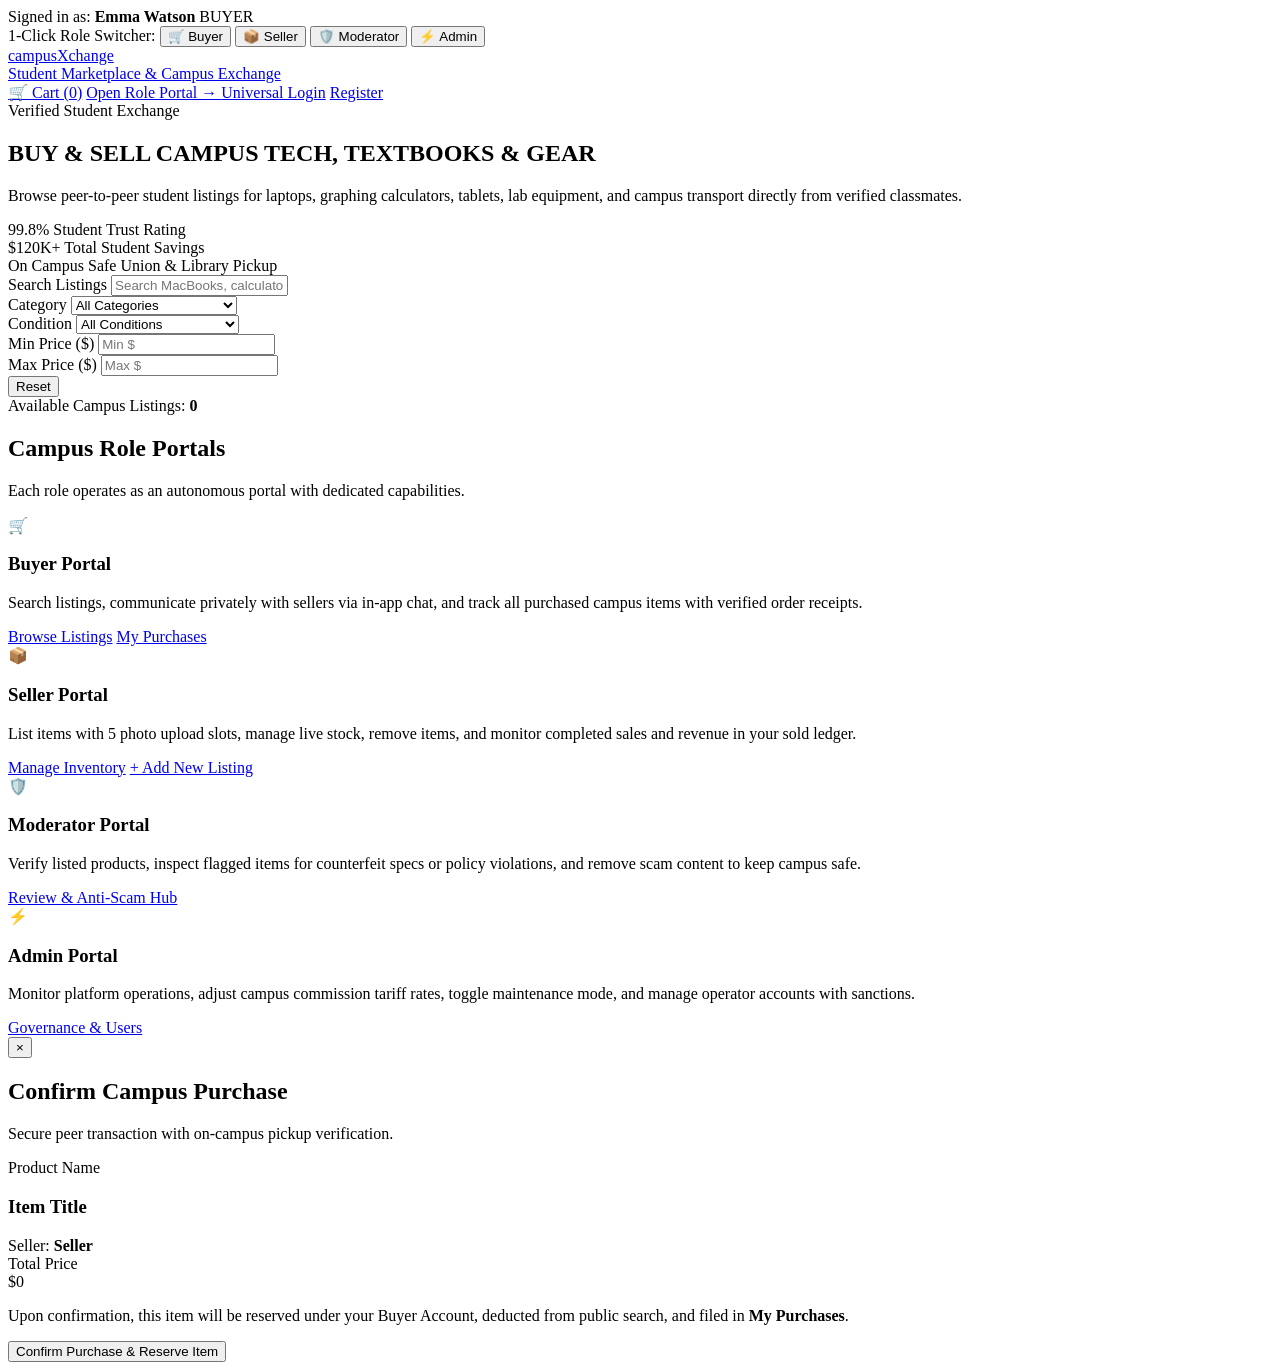
==== index.html @ 7a3daf97 "Add registration and index pages for campusXchange platform" ====
<!doctype html>
<html lang="en">
	<head>
		<meta charset="UTF-8" />
		<meta name="viewport" content="width=device-width, initial-scale=1.0" />
		<title>campusXchange | Student Tech &amp; Campus Marketplace</title>
		<link rel="stylesheet" href="portal.css" />
	</head>
	<body>
		<!-- System Global Header with Universal Auth & Session Switcher -->
		<header class="system-header">
			<div class="auth-top-bar">
				<div class="auth-user-status">
					<span class="status-dot"></span>
					<span
						>Signed in as:
						<strong id="currentUserName">Emma Watson</strong></span
					>
					<span id="currentUserRole" class="role-badge role-buyer"
						>BUYER</span
					>
				</div>

				<div class="demo-account-switcher">
					<span class="demo-label">1-Click Role Switcher:</span>
					<button class="demo-btn" data-role="buyer">🛒 Buyer</button>
					<button class="demo-btn" data-role="seller">
						📦 Seller
					</button>
					<button class="demo-btn" data-role="moderator">
						🛡️ Moderator
					</button>
					<button class="demo-btn" data-role="admin">⚡ Admin</button>
				</div>
			</div>

			<div class="main-nav">
				<a href="index.html" class="brand-wrapper">
					<div class="brand-logo-icon">
						<!-- <svg viewBox="0 0 24 24">
            <path d="M12 3L1 9l11 6 9-4.91V17h2V9L12 3zM5 13.18v4L12 21l7-3.82v-4L12 17l-7-3.82z"/>
          </svg> -->
					</div>
					<div>
						<span class="brand-title">campusXchange</span>
						<div class="brand-subtitle">
							Student Marketplace &amp; Campus Exchange
						</div>
					</div>
				</a>

				<div class="nav-right-actions">
					<a href="cart.html" class="nav-cart-btn" id="cartNavBtn"
						>🛒 Cart (<span id="cartCountBadge" class="cart-badge"
							>0</span
						>)</a
					>
					<a
						id="portalJumpBtn"
						href="buyers/view/search.html"
						class="btn-portal-jump">
						Open Role Portal →
					</a>
					<a href="login.html" id="authActionBtn" class="btn-outline"
						>Universal Login</a
					>
					<a href="register.html" class="btn-cyan">Register</a>
				</div>
			</div>
		</header>

		<main class="page-container">
			<!-- Hero Showcase Section -->
			<section class="hero-showcase">
				<span class="hero-tag">Verified Student Exchange</span>
				<h1 class="hero-title">
					BUY &amp; SELL CAMPUS TECH, TEXTBOOKS &amp; GEAR
				</h1>
				<p class="hero-desc">
					Browse peer-to-peer student listings for laptops, graphing
					calculators, tablets, lab equipment, and campus transport
					directly from verified classmates.
				</p>

				<div class="hero-stats-row">
					<div class="hero-stat-item">
						<span class="hero-stat-num">99.8%</span>
						<span class="hero-stat-lbl">Student Trust Rating</span>
					</div>
					<div class="hero-stat-item">
						<span class="hero-stat-num">$120K+</span>
						<span class="hero-stat-lbl">Total Student Savings</span>
					</div>
					<div class="hero-stat-item">
						<span class="hero-stat-num">On Campus</span>
						<span class="hero-stat-lbl"
							>Safe Union &amp; Library Pickup</span
						>
					</div>
				</div>
			</section>

			<!-- Search & Multi-Filter Controls Bar -->
			<section class="search-filter-panel">
				<div class="filter-group">
					<label for="homeSearchInput" class="filter-label"
						>Search Listings</label
					>
					<input
						type="text"
						id="homeSearchInput"
						class="input-control"
						placeholder="Search MacBooks, calculators, iPads..." />
				</div>

				<div class="filter-group">
					<label for="homeCategoryFilter" class="filter-label"
						>Category</label
					>
					<select id="homeCategoryFilter" class="select-control">
						<option value="all">All Categories</option>
						<option value="Laptops & Computers">
							Laptops &amp; Computers
						</option>
						<option value="Calculators & Math">
							Calculators &amp; Math
						</option>
						<option value="Tablets & E-Readers">
							Tablets &amp; E-Readers
						</option>
						<option value="Audio & Accessories">
							Audio &amp; Accessories
						</option>
						<option value="Campus Transit">Campus Transit</option>
						<option value="Engineering & Lab Gear">
							Engineering &amp; Lab Gear
						</option>
					</select>
				</div>

				<div class="filter-group">
					<label for="homeConditionFilter" class="filter-label"
						>Condition</label
					>
					<select id="homeConditionFilter" class="select-control">
						<option value="all">All Conditions</option>
						<option value="Factory Sealed / Calibrated">
							Brand New / Sealed
						</option>
						<option value="Field Tested">
							Like New (Gently Used)
						</option>
						<option value="Refurbished Core">Good Condition</option>
						<option value="Surplus Salvage">Fair Condition</option>
					</select>
				</div>

				<div class="filter-group">
					<label for="homeMinPrice" class="filter-label"
						>Min Price ($)</label
					>
					<input
						type="number"
						id="homeMinPrice"
						class="input-control"
						placeholder="Min $" />
				</div>

				<div class="filter-group">
					<label for="homeMaxPrice" class="filter-label"
						>Max Price ($)</label
					>
					<input
						type="number"
						id="homeMaxPrice"
						class="input-control"
						placeholder="Max $" />
				</div>

				<button id="homeResetBtn" class="btn-outline">Reset</button>
			</section>

			<!-- Results Header -->
			<div class="card-top-row">
				<span class="filter-label">
					Available Campus Listings:
					<strong id="homeResultsCount">0</strong>
				</span>
			</div>

			<!-- Active Listings Grid -->
			<div id="homeListingsGrid" class="listings-grid">
				<!-- Populated dynamically by portal.js -->
			</div>

			<!-- 4 Role Portals Navigation Cards -->
			<section class="roles-overview-panel">
				<h2 class="section-title">Campus Role Portals</h2>
				<p class="section-desc">
					Each role operates as an autonomous portal with dedicated
					capabilities.
				</p>

				<div class="roles-grid">
					<!-- Buyer Role -->
					<article class="role-portal-card">
						<div class="role-icon">🛒</div>
						<h3 class="role-card-title">Buyer Portal</h3>
						<p class="role-card-desc">
							Search listings, communicate privately with sellers
							via in-app chat, and track all purchased campus
							items with verified order receipts.
						</p>
						<div class="role-actions-list">
							<a
								href="buyers/view/search.html"
								class="btn-outline"
								>Browse Listings</a
							>
							<a
								href="buyers/view/purchases.html"
								class="btn-cyan"
								>My Purchases</a
							>
						</div>
					</article>

					<!-- Seller Role -->
					<article class="role-portal-card">
						<div class="role-icon">📦</div>
						<h3 class="role-card-title">Seller Portal</h3>
						<p class="role-card-desc">
							List items with 5 photo upload slots, manage live
							stock, remove items, and monitor completed sales and
							revenue in your sold ledger.
						</p>
						<div class="role-actions-list">
							<a
								href="sellers/view/manage-listings.html"
								class="btn-outline"
								>Manage Inventory</a
							>
							<a
								href="sellers/view/create-listing.html"
								class="btn-cyan"
								>+ Add New Listing</a
							>
						</div>
					</article>

					<!-- Moderator Role -->
					<article class="role-portal-card">
						<div class="role-icon">🛡️</div>
						<h3 class="role-card-title">Moderator Portal</h3>
						<p class="role-card-desc">
							Verify listed products, inspect flagged items for
							counterfeit specs or policy violations, and remove
							scam content to keep campus safe.
						</p>
						<div class="role-actions-list">
							<a
								href="moderators/view/reported-listings.html"
								class="btn-cyan"
								>Review &amp; Anti-Scam Hub</a
							>
						</div>
					</article>

					<!-- Admin Role -->
					<article class="role-portal-card">
						<div class="role-icon">⚡</div>
						<h3 class="role-card-title">Admin Portal</h3>
						<p class="role-card-desc">
							Monitor platform operations, adjust campus
							commission tariff rates, toggle maintenance mode,
							and manage operator accounts with sanctions.
						</p>
						<div class="role-actions-list">
							<a
								href="admin/view/user-management.html"
								class="btn-cyan"
								>Governance &amp; Users</a
							>
						</div>
					</article>
				</div>
			</section>
		</main>

		<!-- Instant Purchase Escrow Confirmation Modal -->
		<div id="purchaseModal" class="modal-backdrop">
			<div class="modal-card">
				<button id="closePurchaseModalBtn" class="modal-close-btn">
					&times;
				</button>
				<h2 class="hero-title">Confirm Campus Purchase</h2>
				<p class="hero-desc">
					Secure peer transaction with on-campus pickup verification.
				</p>

				<div class="seller-meta-row">
					<div>
						<span class="filter-label">Product Name</span>
						<h3 id="purchaseModalTitle" class="listing-title">
							Item Title
						</h3>
						<span class="metric-sub"
							>Seller:
							<strong id="purchaseModalSeller"
								>Seller</strong
							></span
						>
					</div>
					<div>
						<span class="filter-label">Total Price</span>
						<div id="purchaseModalPrice" class="price-display">
							$0
						</div>
					</div>
				</div>

				<p class="section-desc">
					Upon confirmation, this item will be reserved under your
					Buyer Account, deducted from public search, and filed in
					<strong>My Purchases</strong>.
				</p>

				<button id="confirmPurchaseBtn" class="btn-buy">
					Confirm Purchase &amp; Reserve Item
				</button>
			</div>
		</div>

		<script src="portal.js"></script>
	</body>
</html>
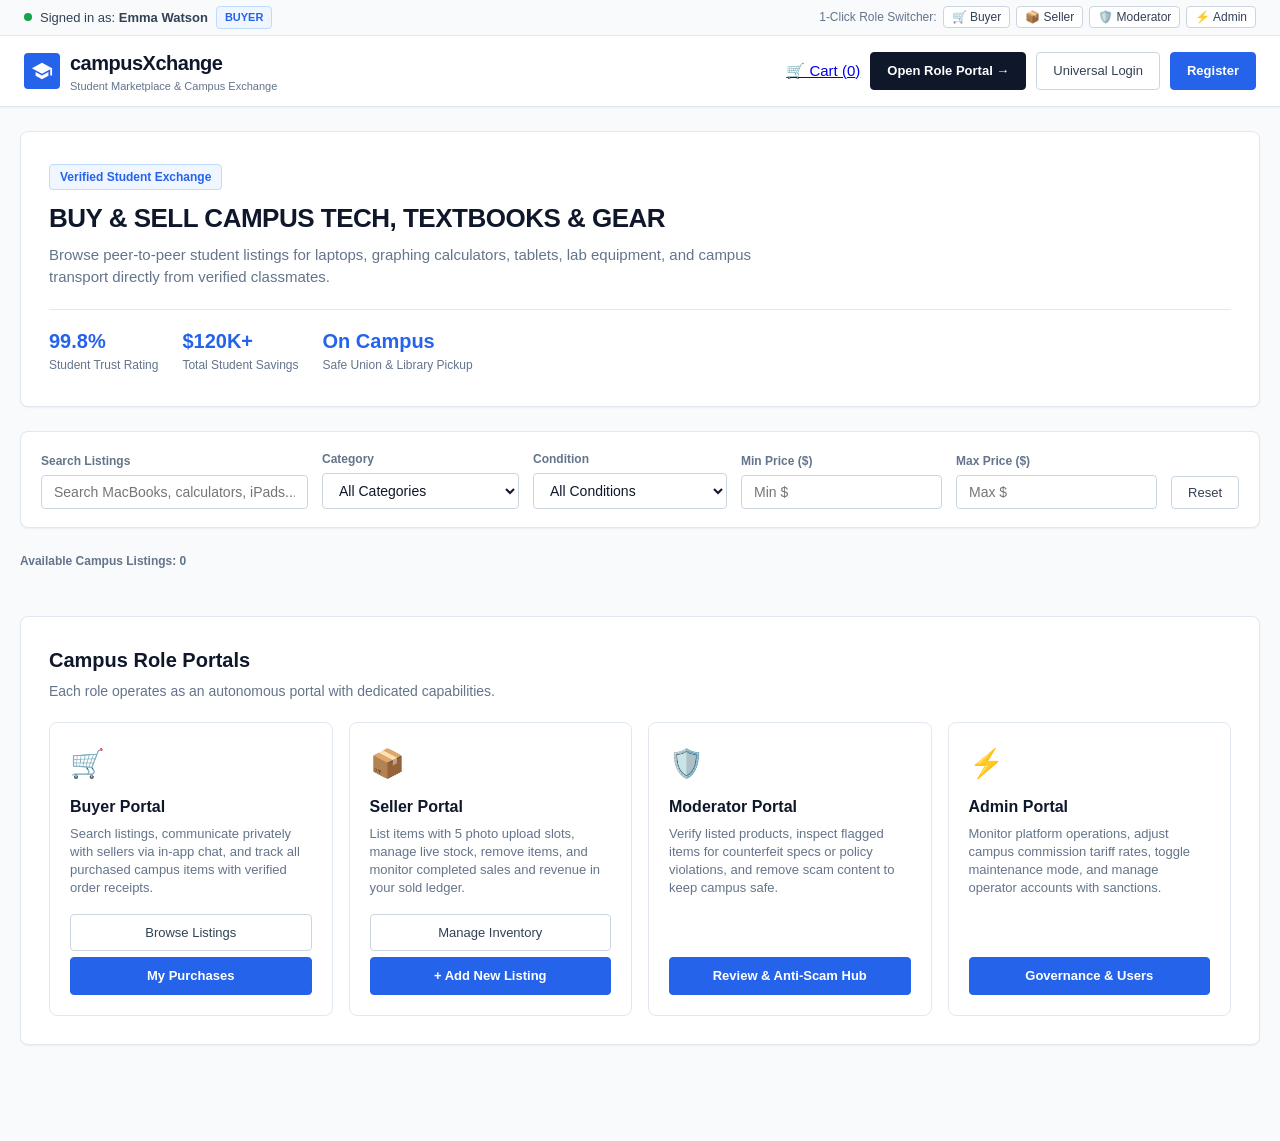
==== commit d6e46eb7: "Add admin module styles and views for dashboard and user management - Created a new CSS file for the" ====
--- a/index.html
+++ b/index.html
@@ -3,8 +3,8 @@
 	<head>
 		<meta charset="UTF-8" />
 		<meta name="viewport" content="width=device-width, initial-scale=1.0" />
+		<link rel="stylesheet" href="portal.css" />
 		<title>campusXchange | Student Tech &amp; Campus Marketplace</title>
-		<link rel="stylesheet" href="portal.css" />
 	</head>
 	<body>
 		<!-- System Global Header with Universal Auth & Session Switcher -->
@@ -37,9 +37,10 @@
 			<div class="main-nav">
 				<a href="index.html" class="brand-wrapper">
 					<div class="brand-logo-icon">
-						<!-- <svg viewBox="0 0 24 24">
-            <path d="M12 3L1 9l11 6 9-4.91V17h2V9L12 3zM5 13.18v4L12 21l7-3.82v-4L12 17l-7-3.82z"/>
-          </svg> -->
+						<svg viewBox="0 0 24 24">
+							<path
+								d="M12 3L1 9l11 6 9-4.91V17h2V9L12 3zM5 13.18v4L12 21l7-3.82v-4L12 17l-7-3.82z" />
+						</svg>
 					</div>
 					<div>
 						<span class="brand-title">campusXchange</span>
@@ -330,7 +331,5 @@
 				</button>
 			</div>
 		</div>
-
-		<script src="portal.js"></script>
 	</body>
 </html>
--- a/portal.css
+++ b/portal.css
@@ -0,0 +1,739 @@
+/* ==========================================================================
+   CAMPUSXCHANGE - CLEAN, PROFESSIONAL MARKETPLACE STYLESHEET
+   Normal styling, no neon or sci-fi effects, standard accessible UI
+   ========================================================================== */
+
+:root {
+  --bg-page: #f8fafc;
+  --bg-surface: #ffffff;
+  --bg-card: #ffffff;
+  --bg-subtle: #f1f5f9;
+
+  --color-primary: #2563eb;
+  --color-primary-hover: #1d4ed8;
+  --color-primary-light: #eff6ff;
+
+  --color-success: #16a34a;
+  --color-success-light: #f0fdf4;
+  --color-warning: #d97706;
+  --color-warning-light: #fffbeb;
+  --color-danger: #dc2626;
+  --color-danger-light: #fef2f2;
+  --color-purple: #7c3aed;
+  --color-purple-light: #faf5ff;
+
+  --text-main: #0f172a;
+  --text-body: #334155;
+  --text-muted: #64748b;
+  --text-light: #94a3b8;
+
+  --border-light: #e2e8f0;
+  --border-medium: #cbd5e1;
+
+  --font-sans: -apple-system, BlinkMacSystemFont, "Segoe UI", Roboto, Helvetica, Arial, sans-serif;
+
+  --radius-sm: 4px;
+  --radius-md: 8px;
+  --radius-lg: 12px;
+
+  --shadow-sm: 0 1px 2px rgba(0, 0, 0, 0.05);
+  --shadow-md: 0 4px 6px -1px rgba(0, 0, 0, 0.08), 0 2px 4px -2px rgba(0, 0, 0, 0.04);
+  --shadow-lg: 0 10px 15px -3px rgba(0, 0, 0, 0.08), 0 4px 6px -4px rgba(0, 0, 0, 0.03);
+}
+
+* {
+  box-sizing: border-box;
+  margin: 0;
+  padding: 0;
+}
+
+.hidden {
+  display: none !important;
+}
+
+body {
+  background-color: var(--bg-page);
+  color: var(--text-body);
+  font-family: var(--font-sans);
+  font-size: 15px;
+  line-height: 1.5;
+  min-height: 100vh;
+}
+
+/* System Global Header & Auth Bar */
+.system-header {
+  position: sticky;
+  top: 0;
+  z-index: 100;
+  background: var(--bg-surface);
+  border-bottom: 1px solid var(--border-light);
+  box-shadow: var(--shadow-sm);
+}
+
+.auth-top-bar {
+  background: #f8fafc;
+  border-bottom: 1px solid var(--border-light);
+  padding: 6px 24px;
+  display: flex;
+  justify-content: space-between;
+  align-items: center;
+  font-size: 13px;
+  flex-wrap: wrap;
+  gap: 10px;
+}
+
+.auth-user-status {
+  display: flex;
+  align-items: center;
+  gap: 8px;
+  color: var(--text-body);
+}
+
+.status-dot {
+  width: 8px;
+  height: 8px;
+  border-radius: 50%;
+  background-color: var(--color-success);
+  display: inline-block;
+}
+
+.demo-account-switcher {
+  display: flex;
+  align-items: center;
+  gap: 6px;
+}
+
+.demo-label {
+  color: var(--text-muted);
+  font-size: 12px;
+  font-weight: 500;
+}
+
+.demo-btn {
+  background: #ffffff;
+  border: 1px solid var(--border-medium);
+  color: var(--text-body);
+  font-size: 12px;
+  padding: 3px 8px;
+  border-radius: var(--radius-sm);
+  cursor: pointer;
+  transition: all 0.15s ease;
+}
+
+.demo-btn:hover {
+  background: var(--bg-subtle);
+  border-color: var(--color-primary);
+  color: var(--color-primary);
+}
+
+/* Main Nav Header */
+.main-nav {
+  max-width: 1280px;
+  margin: 0 auto;
+  padding: 12px 24px;
+  display: flex;
+  justify-content: space-between;
+  align-items: center;
+  flex-wrap: wrap;
+  gap: 16px;
+}
+
+.brand-wrapper {
+  display: flex;
+  align-items: center;
+  gap: 10px;
+  text-decoration: none;
+  color: var(--text-main);
+}
+
+.brand-logo-icon {
+  width: 36px;
+  height: 36px;
+  display: flex;
+  align-items: center;
+  justify-content: center;
+  border-radius: var(--radius-sm);
+  background: var(--color-primary);
+}
+
+.brand-logo-icon svg {
+  width: 22px;
+  height: 22px;
+  fill: #ffffff;
+}
+
+.brand-title {
+  font-size: 20px;
+  font-weight: 700;
+  color: var(--text-main);
+  letter-spacing: -0.5px;
+}
+
+.brand-subtitle {
+  font-size: 11px;
+  color: var(--text-muted);
+  font-weight: 500;
+}
+
+.nav-right-actions {
+  display: flex;
+  align-items: center;
+  gap: 10px;
+}
+
+/* Badges & Role Indicators */
+.role-badge {
+  display: inline-block;
+  padding: 2px 8px;
+  border-radius: var(--radius-sm);
+  font-size: 11px;
+  font-weight: 600;
+  text-transform: uppercase;
+}
+
+.role-buyer {
+  background: var(--color-primary-light);
+  color: var(--color-primary);
+  border: 1px solid #bfdbfe;
+}
+
+.role-seller {
+  background: var(--color-success-light);
+  color: var(--color-success);
+  border: 1px solid #bbf7d0;
+}
+
+.role-moderator {
+  background: var(--color-warning-light);
+  color: var(--color-warning);
+  border: 1px solid #fde68a;
+}
+
+.role-admin {
+  background: var(--color-purple-light);
+  color: var(--color-purple);
+  border: 1px solid #e9d5ff;
+}
+
+/* Standard Buttons */
+.btn-cyan, .btn-primary {
+  background: var(--color-primary);
+  border: 1px solid var(--color-primary);
+  color: #ffffff;
+  font-size: 13px;
+  font-weight: 600;
+  padding: 8px 16px;
+  border-radius: var(--radius-sm);
+  cursor: pointer;
+  text-decoration: none;
+  display: inline-flex;
+  align-items: center;
+  justify-content: center;
+  gap: 6px;
+  transition: all 0.15s ease;
+}
+
+.btn-cyan:hover, .btn-primary:hover {
+  background: var(--color-primary-hover);
+  border-color: var(--color-primary-hover);
+}
+
+.btn-outline, .btn-secondary {
+  background: #ffffff;
+  border: 1px solid var(--border-medium);
+  color: var(--text-body);
+  font-size: 13px;
+  font-weight: 500;
+  padding: 8px 16px;
+  border-radius: var(--radius-sm);
+  cursor: pointer;
+  text-decoration: none;
+  display: inline-flex;
+  align-items: center;
+  justify-content: center;
+  transition: all 0.15s ease;
+}
+
+.btn-outline:hover, .btn-secondary:hover {
+  background: var(--bg-subtle);
+  border-color: #94a3b8;
+  color: var(--text-main);
+}
+
+.btn-portal-jump {
+  background: #0f172a;
+  color: #ffffff;
+  border: 1px solid #0f172a;
+  font-size: 13px;
+  font-weight: 600;
+  padding: 8px 16px;
+  border-radius: var(--radius-sm);
+  text-decoration: none;
+  display: inline-flex;
+  align-items: center;
+  transition: all 0.15s ease;
+}
+
+.btn-portal-jump:hover {
+  background: #334155;
+  border-color: #334155;
+}
+
+/* Page Container */
+.page-container {
+  max-width: 1280px;
+  margin: 0 auto;
+  padding: 24px 20px 60px 20px;
+}
+
+/* Clean Hero Banner */
+.hero-showcase {
+  background: #ffffff;
+  border: 1px solid var(--border-light);
+  border-radius: var(--radius-md);
+  padding: 32px 28px;
+  margin-bottom: 24px;
+  box-shadow: var(--shadow-sm);
+}
+
+.hero-tag {
+  display: inline-block;
+  background: var(--color-primary-light);
+  border: 1px solid #bfdbfe;
+  color: var(--color-primary);
+  padding: 3px 10px;
+  border-radius: var(--radius-sm);
+  font-size: 12px;
+  font-weight: 600;
+  margin-bottom: 12px;
+}
+
+.hero-title {
+  font-size: 26px;
+  font-weight: 700;
+  color: var(--text-main);
+  letter-spacing: -0.5px;
+  margin-bottom: 8px;
+  line-height: 1.3;
+}
+
+.hero-desc {
+  color: var(--text-muted);
+  font-size: 15px;
+  max-width: 760px;
+  margin-bottom: 20px;
+  line-height: 1.5;
+}
+
+.hero-stats-row {
+  display: flex;
+  gap: 24px;
+  flex-wrap: wrap;
+  padding-top: 16px;
+  border-top: 1px solid var(--border-light);
+}
+
+.hero-stat-item {
+  display: flex;
+  flex-direction: column;
+}
+
+.hero-stat-num {
+  font-size: 20px;
+  font-weight: 700;
+  color: var(--color-primary);
+}
+
+.hero-stat-lbl {
+  font-size: 12px;
+  color: var(--text-muted);
+}
+
+/* Search & Filters Panel */
+.search-filter-panel {
+  background: #ffffff;
+  border: 1px solid var(--border-light);
+  border-radius: var(--radius-md);
+  padding: 18px 20px;
+  margin-bottom: 24px;
+  display: grid;
+  grid-template-columns: 2fr 1.2fr 1.2fr 1fr 1fr auto;
+  gap: 14px;
+  align-items: end;
+  box-shadow: var(--shadow-sm);
+}
+
+.filter-group {
+  display: flex;
+  flex-direction: column;
+  gap: 5px;
+}
+
+.filter-label {
+  font-size: 12px;
+  font-weight: 600;
+  color: var(--text-muted);
+}
+
+.input-control, .select-control {
+  background: #ffffff;
+  border: 1px solid var(--border-medium);
+  color: var(--text-main);
+  font-family: var(--font-sans);
+  font-size: 14px;
+  padding: 8px 12px;
+  border-radius: var(--radius-sm);
+  outline: none;
+  transition: border-color 0.15s ease;
+}
+
+.input-control:focus, .select-control:focus {
+  border-color: var(--color-primary);
+  box-shadow: 0 0 0 3px rgba(37, 99, 235, 0.1);
+}
+
+/* Product Card Grid */
+.listings-grid {
+  display: grid;
+  grid-template-columns: repeat(auto-fill, minmax(280px, 1fr));
+  gap: 20px;
+  margin-bottom: 36px;
+}
+
+.listing-card {
+  background: #ffffff;
+  border: 1px solid var(--border-light);
+  border-radius: var(--radius-md);
+  padding: 16px;
+  display: flex;
+  flex-direction: column;
+  position: relative;
+  box-shadow: var(--shadow-sm);
+  transition: all 0.15s ease;
+  cursor: pointer;
+}
+
+.listing-card:hover {
+  border-color: var(--color-primary);
+  box-shadow: var(--shadow-md);
+  transform: translateY(-2px);
+}
+
+.card-top-row {
+  display: flex;
+  justify-content: space-between;
+  align-items: center;
+  margin-bottom: 10px;
+}
+
+.condition-badge {
+  font-size: 11px;
+  font-weight: 600;
+  padding: 2px 6px;
+  border-radius: var(--radius-sm);
+}
+
+.condition-factory {
+  background: #f0fdf4;
+  color: #15803d;
+  border: 1px solid #bbf7d0;
+}
+
+.condition-tested {
+  background: #eff6ff;
+  color: #1d4ed8;
+  border: 1px solid #bfdbfe;
+}
+
+.condition-refurbished {
+  background: #fffbeb;
+  color: #b45309;
+  border: 1px solid #fde68a;
+}
+
+.condition-surplus {
+  background: #fdf2f8;
+  color: #be185d;
+  border: 1px solid #fbcfe8;
+}
+
+.photo-box {
+  background: #f8fafc;
+  border: 1px solid var(--border-light);
+  border-radius: var(--radius-sm);
+  height: 130px;
+  margin-bottom: 12px;
+  display: flex;
+  align-items: center;
+  justify-content: center;
+  position: relative;
+}
+
+.photo-icon {
+  font-size: 44px;
+}
+
+.photo-count-badge {
+  position: absolute;
+  bottom: 6px;
+  right: 6px;
+  background: rgba(15, 23, 42, 0.7);
+  color: #ffffff;
+  font-size: 11px;
+  padding: 2px 6px;
+  border-radius: var(--radius-sm);
+}
+
+.listing-title {
+  font-size: 16px;
+  font-weight: 600;
+  margin-bottom: 6px;
+  color: var(--text-main);
+  line-height: 1.3;
+}
+
+.listing-desc {
+  font-size: 13px;
+  color: var(--text-muted);
+  line-height: 1.4;
+  margin-bottom: 12px;
+  flex-grow: 1;
+}
+
+.seller-meta-row {
+  display: flex;
+  justify-content: space-between;
+  align-items: center;
+  background: #f8fafc;
+  border: 1px solid var(--border-light);
+  border-radius: var(--radius-sm);
+  padding: 8px 10px;
+  margin-bottom: 12px;
+  font-size: 12px;
+}
+
+.seller-rating {
+  color: #d97706;
+  font-weight: 600;
+}
+
+.price-display {
+  font-size: 17px;
+  font-weight: 700;
+  color: var(--text-main);
+}
+
+.price-symbol {
+  color: var(--color-primary);
+  margin-right: 1px;
+}
+
+.card-actions-row {
+  display: flex;
+  gap: 8px;
+  border-top: 1px solid var(--border-light);
+  padding-top: 12px;
+}
+
+.btn-buy {
+  flex: 1.2;
+  background: var(--color-primary);
+  border: 1px solid var(--color-primary);
+  color: #ffffff;
+  font-size: 12px;
+  font-weight: 600;
+  padding: 8px;
+  border-radius: var(--radius-sm);
+  cursor: pointer;
+  transition: all 0.15s ease;
+}
+
+.btn-buy:hover {
+  background: var(--color-primary-hover);
+}
+
+.btn-add-cart {
+  flex: 1.2;
+  background: #059669;
+  border: 1px solid #059669;
+  color: #ffffff;
+  font-size: 12px;
+  font-weight: 600;
+  padding: 8px;
+  border-radius: var(--radius-sm);
+  cursor: pointer;
+  transition: all 0.15s ease;
+  text-align: center;
+}
+
+.btn-add-cart:hover {
+  background: #047857;
+  border-color: #047857;
+}
+
+.btn-msg {
+  flex: 1;
+  background: #ffffff;
+  border: 1px solid var(--border-medium);
+  color: var(--text-body);
+  font-size: 12px;
+  font-weight: 600;
+  padding: 8px;
+  border-radius: var(--radius-sm);
+  cursor: pointer;
+  text-decoration: none;
+  text-align: center;
+  transition: all 0.15s ease;
+}
+
+.btn-msg:hover {
+  background: var(--bg-subtle);
+  border-color: #94a3b8;
+}
+
+.empty-state-card {
+  grid-column: 1 / -1;
+  text-align: center;
+  padding: 40px 20px;
+  background: #ffffff;
+  border: 1px dashed var(--border-medium);
+  border-radius: var(--radius-md);
+}
+
+/* 4 Role Portal Navigation Cards */
+.roles-overview-panel {
+  background: #ffffff;
+  border: 1px solid var(--border-light);
+  border-radius: var(--radius-md);
+  padding: 28px;
+  margin-bottom: 36px;
+  box-shadow: var(--shadow-sm);
+}
+
+.section-title {
+  font-size: 20px;
+  font-weight: 700;
+  color: var(--text-main);
+  margin-bottom: 6px;
+}
+
+.section-desc {
+  color: var(--text-muted);
+  font-size: 14px;
+  margin-bottom: 20px;
+}
+
+.roles-grid {
+  display: grid;
+  grid-template-columns: repeat(auto-fit, minmax(240px, 1fr));
+  gap: 16px;
+}
+
+.role-portal-card {
+  background: #ffffff;
+  border: 1px solid var(--border-light);
+  border-radius: var(--radius-md);
+  padding: 20px;
+  display: flex;
+  flex-direction: column;
+  transition: all 0.15s ease;
+}
+
+.role-portal-card:hover {
+  border-color: var(--border-medium);
+  box-shadow: var(--shadow-md);
+}
+
+.role-icon {
+  font-size: 28px;
+  margin-bottom: 10px;
+}
+
+.role-card-title {
+  font-size: 16px;
+  font-weight: 600;
+  color: var(--text-main);
+  margin-bottom: 6px;
+}
+
+.role-card-desc {
+  font-size: 13px;
+  color: var(--text-muted);
+  line-height: 1.4;
+  margin-bottom: 16px;
+  flex-grow: 1;
+}
+
+.role-actions-list {
+  display: flex;
+  flex-direction: column;
+  gap: 6px;
+}
+
+/* Modal Popup Window */
+.modal-backdrop {
+  position: fixed;
+  inset: 0;
+  background: rgba(15, 23, 42, 0.5);
+  backdrop-filter: blur(2px);
+  z-index: 500;
+  display: none;
+  align-items: center;
+  justify-content: center;
+  padding: 20px;
+}
+
+.modal-backdrop.open {
+  display: flex;
+}
+
+.modal-card {
+  background: #ffffff;
+  border: 1px solid var(--border-light);
+  box-shadow: var(--shadow-lg);
+  border-radius: var(--radius-md);
+  max-width: 500px;
+  width: 100%;
+  padding: 28px;
+  position: relative;
+}
+
+.modal-close-btn {
+  position: absolute;
+  top: 14px;
+  right: 14px;
+  background: transparent;
+  border: none;
+  color: var(--text-muted);
+  font-size: 20px;
+  cursor: pointer;
+}
+
+.modal-close-btn:hover {
+  color: var(--text-main);
+}
+
+/* Toast Notification */
+.toast-container {
+  position: fixed;
+  bottom: 20px;
+  right: 20px;
+  z-index: 1000;
+  display: flex;
+  flex-direction: column;
+  gap: 8px;
+}
+
+.toast {
+  background: #0f172a;
+  color: #ffffff;
+  padding: 10px 16px;
+  border-radius: var(--radius-sm);
+  display: flex;
+  align-items: center;
+  gap: 10px;
+  font-size: 13px;
+  box-shadow: var(--shadow-md);
+  min-width: 260px;
+}
+
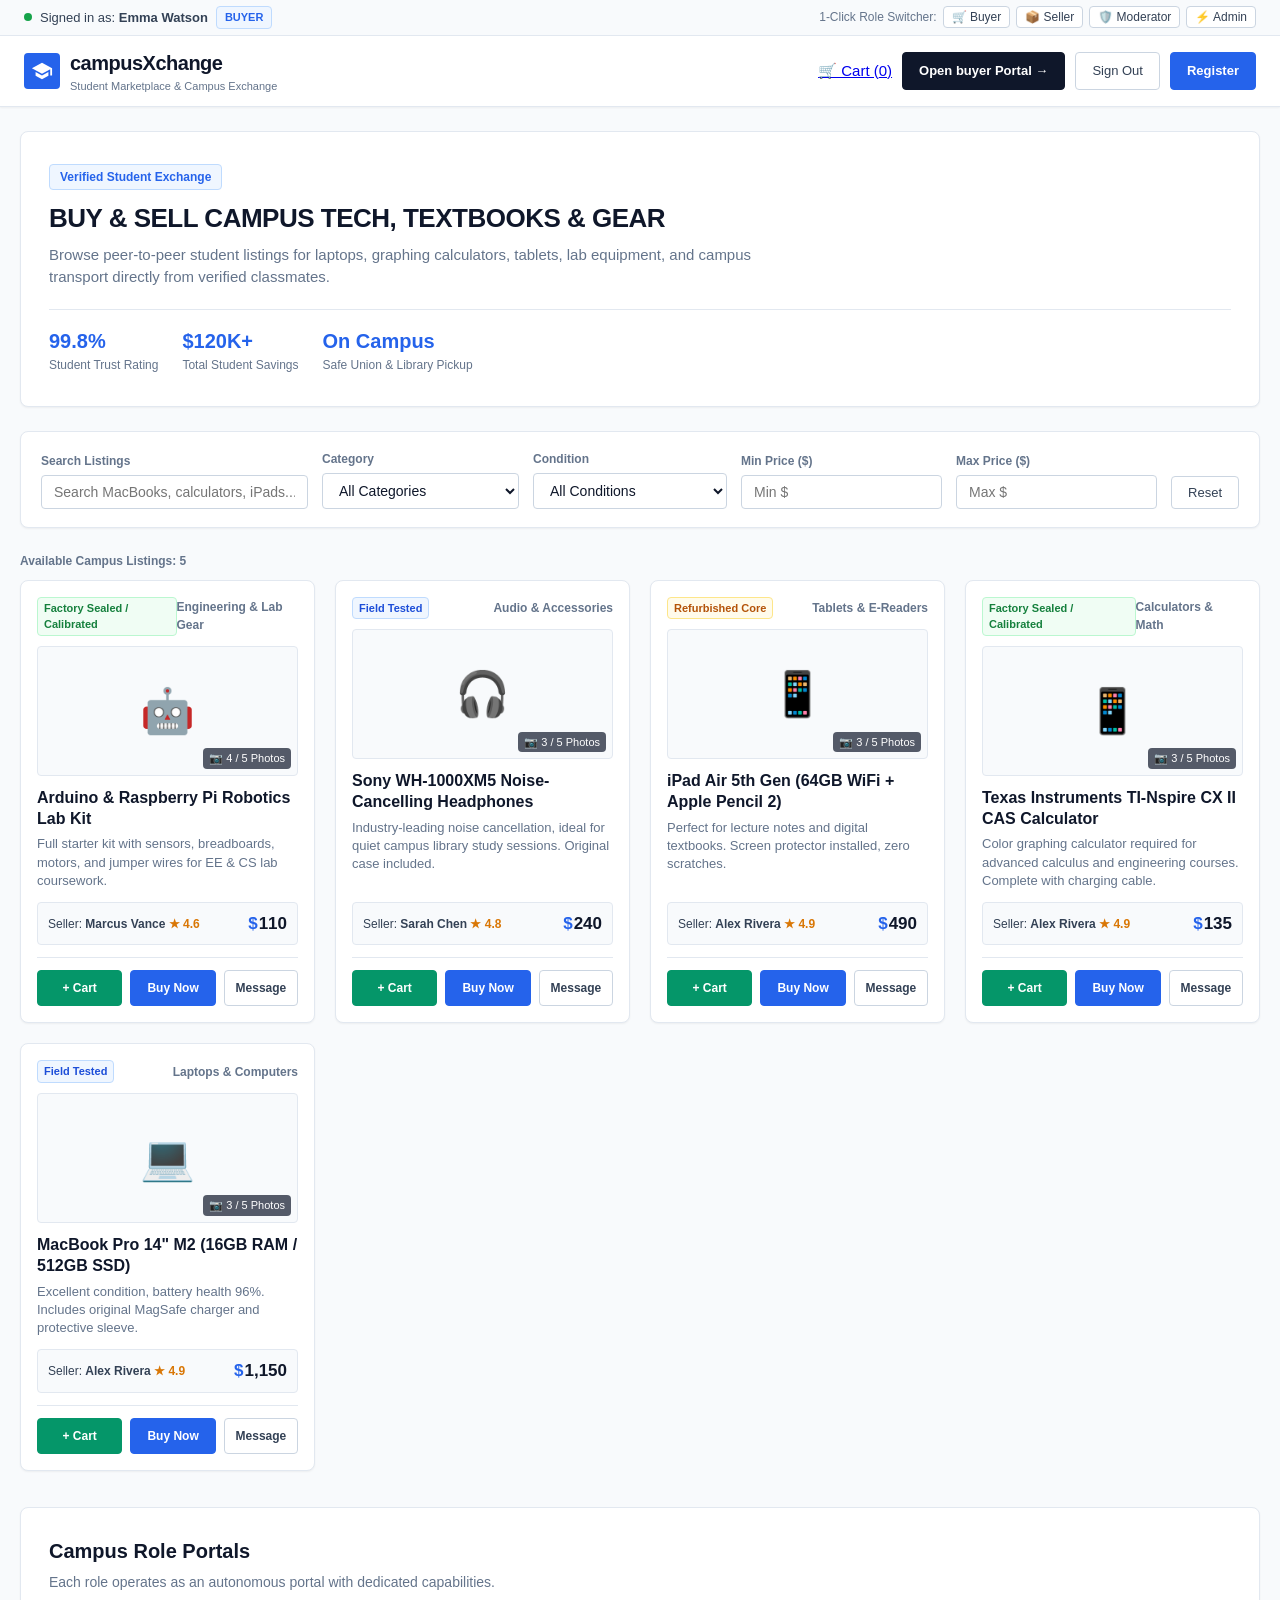
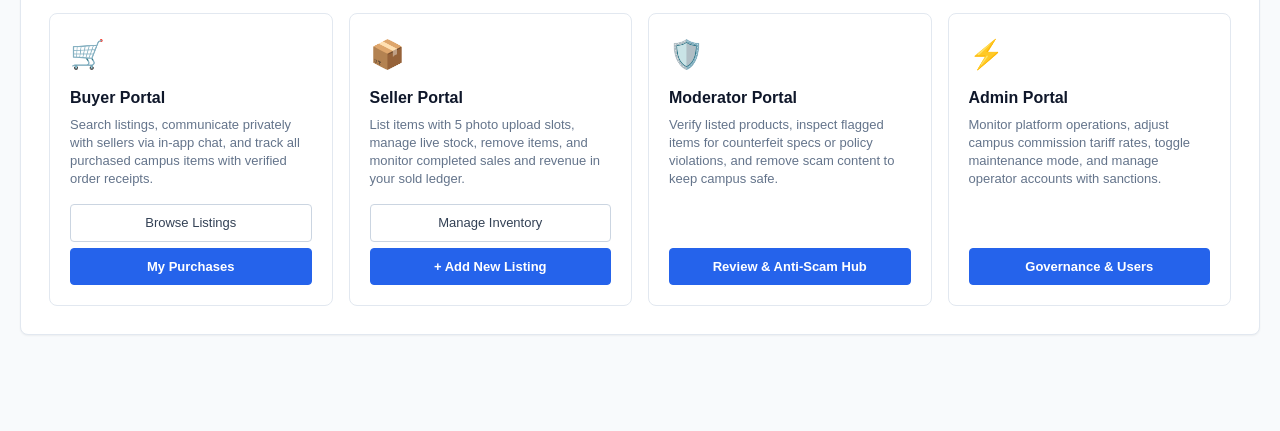
==== commit e253f902: "feat: Add admin operations and governance logic with user management and registration functionality " ====
--- a/index.html
+++ b/index.html
@@ -331,5 +331,6 @@
 				</button>
 			</div>
 		</div>
+		<script src="portal.js"></script>
 	</body>
 </html>
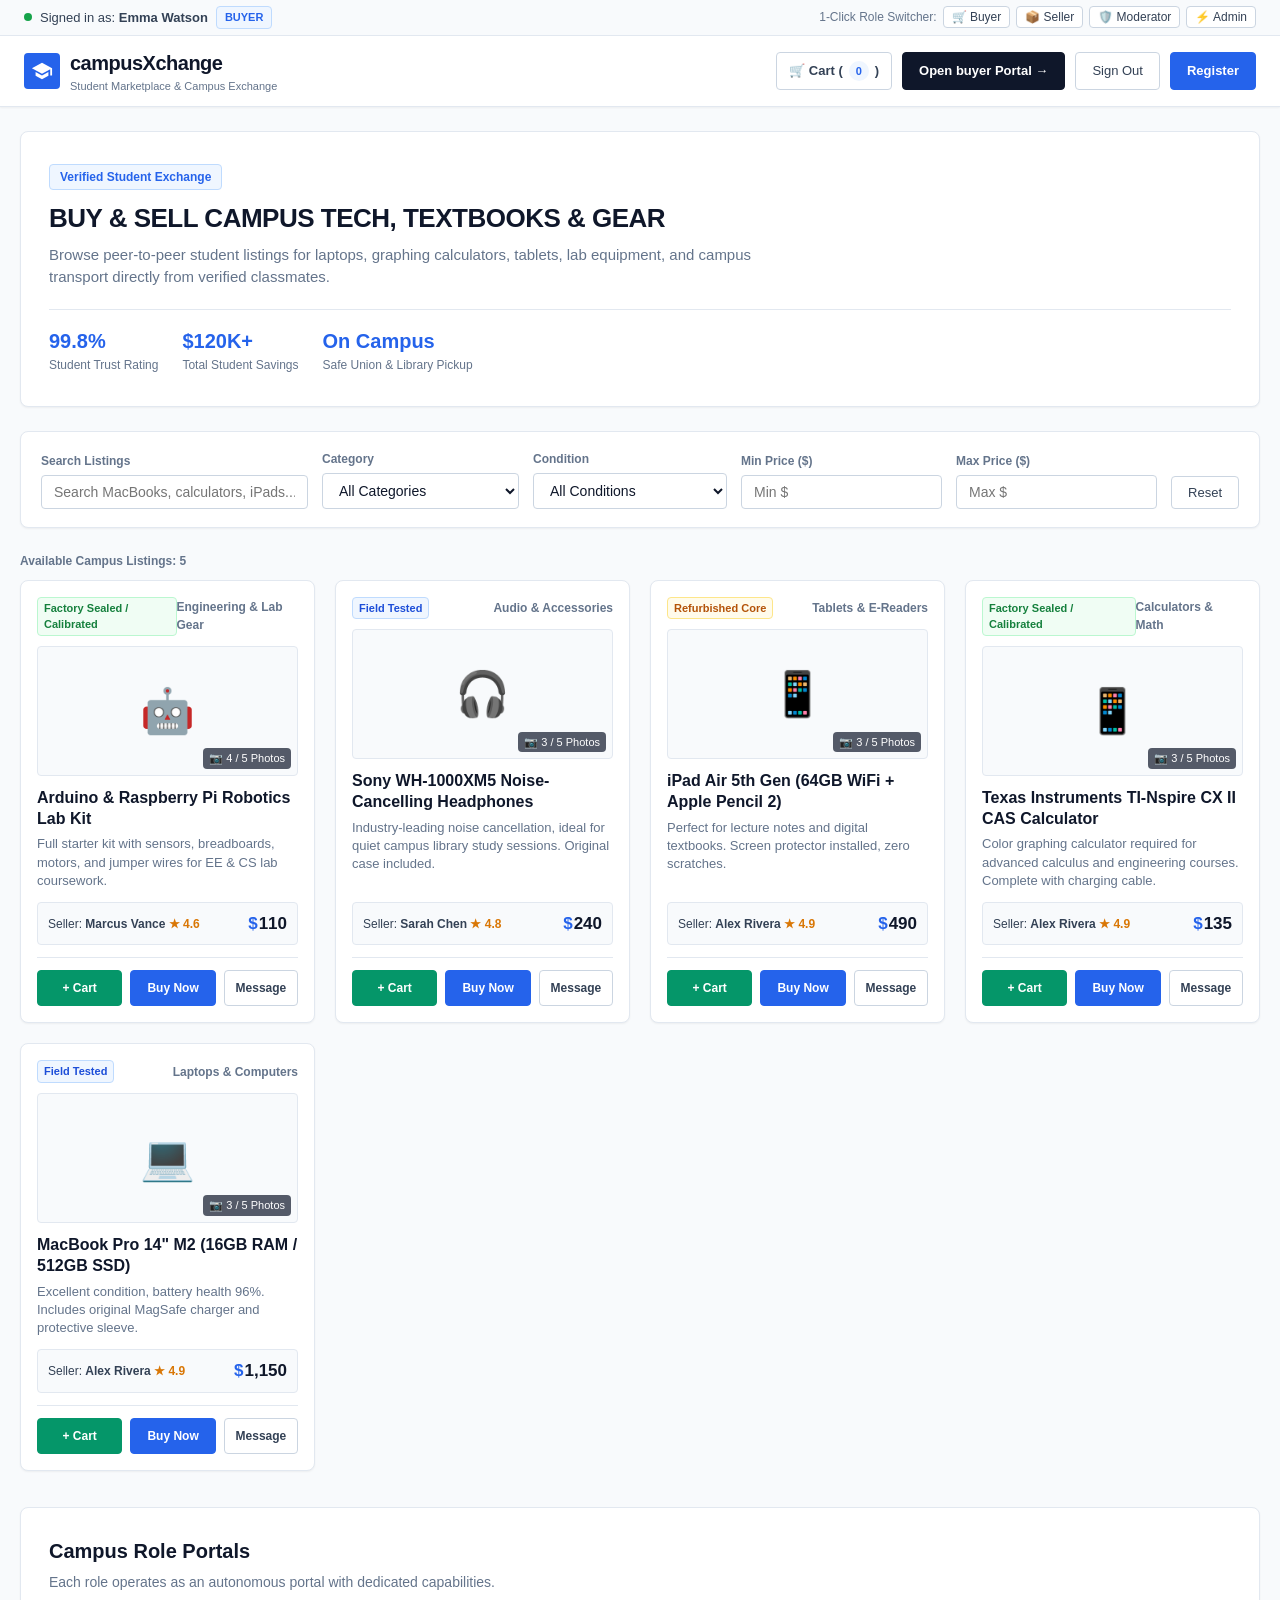
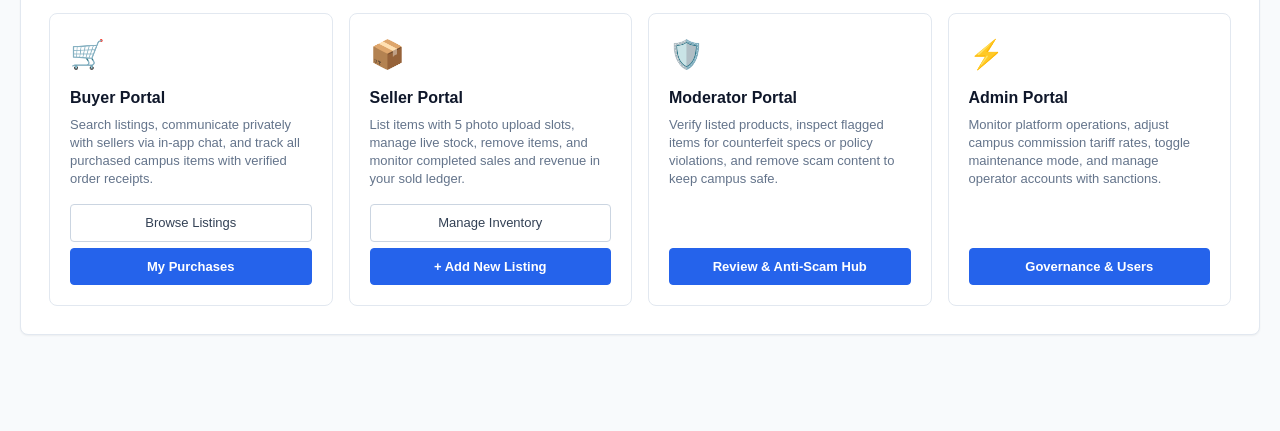
==== commit 1f5f0c0f: "Add new pages for cart, product details, and registration; update index links - Created cart.html fo" ====
--- a/index.html
+++ b/index.html
@@ -3,7 +3,7 @@
 	<head>
 		<meta charset="UTF-8" />
 		<meta name="viewport" content="width=device-width, initial-scale=1.0" />
-		<link rel="stylesheet" href="portal.css" />
+		<link rel="stylesheet" href="home/style/portal.css" />
 		<title>campusXchange | Student Tech &amp; Campus Marketplace</title>
 	</head>
 	<body>
@@ -51,7 +51,7 @@
 				</a>
 
 				<div class="nav-right-actions">
-					<a href="cart.html" class="nav-cart-btn" id="cartNavBtn"
+					<a href="home/view/cart.html" class="nav-cart-btn" id="cartNavBtn"
 						>🛒 Cart (<span id="cartCountBadge" class="cart-badge"
 							>0</span
 						>)</a
@@ -65,7 +65,7 @@
 					<a href="login.html" id="authActionBtn" class="btn-outline"
 						>Universal Login</a
 					>
-					<a href="register.html" class="btn-cyan">Register</a>
+					<a href="home/view/register.html" class="btn-cyan">Register</a>
 				</div>
 			</div>
 		</header>
@@ -331,6 +331,6 @@
 				</button>
 			</div>
 		</div>
-		<script src="portal.js"></script>
+		<script src="home/script/portal.js"></script>
 	</body>
 </html>
--- a/home/style/portal.css
+++ b/home/style/portal.css
@@ -0,0 +1,1472 @@
+/* ==========================================================================
+   CAMPUSXCHANGE - CLEAN, PROFESSIONAL MARKETPLACE STYLESHEET
+   Normal styling, no neon or sci-fi effects, standard accessible UI
+   ========================================================================== */
+
+:root {
+  --bg-page: #f8fafc;
+  --bg-surface: #ffffff;
+  --bg-card: #ffffff;
+  --bg-subtle: #f1f5f9;
+
+  --color-primary: #2563eb;
+  --color-primary-hover: #1d4ed8;
+  --color-primary-light: #eff6ff;
+
+  --color-success: #16a34a;
+  --color-success-light: #f0fdf4;
+  --color-warning: #d97706;
+  --color-warning-light: #fffbeb;
+  --color-danger: #dc2626;
+  --color-danger-light: #fef2f2;
+  --color-purple: #7c3aed;
+  --color-purple-light: #faf5ff;
+
+  --text-main: #0f172a;
+  --text-body: #334155;
+  --text-muted: #64748b;
+  --text-light: #94a3b8;
+
+  --border-light: #e2e8f0;
+  --border-medium: #cbd5e1;
+
+  --font-sans: -apple-system, BlinkMacSystemFont, "Segoe UI", Roboto, Helvetica, Arial, sans-serif;
+
+  --radius-sm: 4px;
+  --radius-md: 8px;
+  --radius-lg: 12px;
+
+  --shadow-sm: 0 1px 2px rgba(0, 0, 0, 0.05);
+  --shadow-md: 0 4px 6px -1px rgba(0, 0, 0, 0.08), 0 2px 4px -2px rgba(0, 0, 0, 0.04);
+  --shadow-lg: 0 10px 15px -3px rgba(0, 0, 0, 0.08), 0 4px 6px -4px rgba(0, 0, 0, 0.03);
+}
+
+* {
+  box-sizing: border-box;
+  margin: 0;
+  padding: 0;
+}
+
+.hidden {
+  display: none !important;
+}
+
+body {
+  background-color: var(--bg-page);
+  color: var(--text-body);
+  font-family: var(--font-sans);
+  font-size: 15px;
+  line-height: 1.5;
+  min-height: 100vh;
+}
+
+/* System Global Header & Auth Bar */
+.system-header {
+  position: sticky;
+  top: 0;
+  z-index: 100;
+  background: var(--bg-surface);
+  border-bottom: 1px solid var(--border-light);
+  box-shadow: var(--shadow-sm);
+}
+
+.auth-top-bar {
+  background: #f8fafc;
+  border-bottom: 1px solid var(--border-light);
+  padding: 6px 24px;
+  display: flex;
+  justify-content: space-between;
+  align-items: center;
+  font-size: 13px;
+  flex-wrap: wrap;
+  gap: 10px;
+}
+
+.auth-user-status {
+  display: flex;
+  align-items: center;
+  gap: 8px;
+  color: var(--text-body);
+}
+
+.status-dot {
+  width: 8px;
+  height: 8px;
+  border-radius: 50%;
+  background-color: var(--color-success);
+  display: inline-block;
+}
+
+.demo-account-switcher {
+  display: flex;
+  align-items: center;
+  gap: 6px;
+}
+
+.demo-label {
+  color: var(--text-muted);
+  font-size: 12px;
+  font-weight: 500;
+}
+
+.demo-btn {
+  background: #ffffff;
+  border: 1px solid var(--border-medium);
+  color: var(--text-body);
+  font-size: 12px;
+  padding: 3px 8px;
+  border-radius: var(--radius-sm);
+  cursor: pointer;
+  transition: all 0.15s ease;
+}
+
+.demo-btn:hover {
+  background: var(--bg-subtle);
+  border-color: var(--color-primary);
+  color: var(--color-primary);
+}
+
+/* Main Nav Header */
+.main-nav {
+  max-width: 1280px;
+  margin: 0 auto;
+  padding: 12px 24px;
+  display: flex;
+  justify-content: space-between;
+  align-items: center;
+  flex-wrap: wrap;
+  gap: 16px;
+}
+
+.brand-wrapper {
+  display: flex;
+  align-items: center;
+  gap: 10px;
+  text-decoration: none;
+  color: var(--text-main);
+}
+
+.brand-logo-icon {
+  width: 36px;
+  height: 36px;
+  display: flex;
+  align-items: center;
+  justify-content: center;
+  border-radius: var(--radius-sm);
+  background: var(--color-primary);
+}
+
+.brand-logo-icon svg {
+  width: 22px;
+  height: 22px;
+  fill: #ffffff;
+}
+
+.brand-title {
+  font-size: 20px;
+  font-weight: 700;
+  color: var(--text-main);
+  letter-spacing: -0.5px;
+}
+
+.brand-subtitle {
+  font-size: 11px;
+  color: var(--text-muted);
+  font-weight: 500;
+}
+
+.nav-right-actions {
+  display: flex;
+  align-items: center;
+  gap: 10px;
+}
+
+/* Badges & Role Indicators */
+.role-badge {
+  display: inline-block;
+  padding: 2px 8px;
+  border-radius: var(--radius-sm);
+  font-size: 11px;
+  font-weight: 600;
+  text-transform: uppercase;
+}
+
+.role-buyer {
+  background: var(--color-primary-light);
+  color: var(--color-primary);
+  border: 1px solid #bfdbfe;
+}
+
+.role-seller {
+  background: var(--color-success-light);
+  color: var(--color-success);
+  border: 1px solid #bbf7d0;
+}
+
+.role-moderator {
+  background: var(--color-warning-light);
+  color: var(--color-warning);
+  border: 1px solid #fde68a;
+}
+
+.role-admin {
+  background: var(--color-purple-light);
+  color: var(--color-purple);
+  border: 1px solid #e9d5ff;
+}
+
+/* Standard Buttons */
+.btn-cyan, .btn-primary {
+  background: var(--color-primary);
+  border: 1px solid var(--color-primary);
+  color: #ffffff;
+  font-size: 13px;
+  font-weight: 600;
+  padding: 8px 16px;
+  border-radius: var(--radius-sm);
+  cursor: pointer;
+  text-decoration: none;
+  display: inline-flex;
+  align-items: center;
+  justify-content: center;
+  gap: 6px;
+  transition: all 0.15s ease;
+}
+
+.btn-cyan:hover, .btn-primary:hover {
+  background: var(--color-primary-hover);
+  border-color: var(--color-primary-hover);
+}
+
+.btn-outline, .btn-secondary {
+  background: #ffffff;
+  border: 1px solid var(--border-medium);
+  color: var(--text-body);
+  font-size: 13px;
+  font-weight: 500;
+  padding: 8px 16px;
+  border-radius: var(--radius-sm);
+  cursor: pointer;
+  text-decoration: none;
+  display: inline-flex;
+  align-items: center;
+  justify-content: center;
+  transition: all 0.15s ease;
+}
+
+.btn-outline:hover, .btn-secondary:hover {
+  background: var(--bg-subtle);
+  border-color: #94a3b8;
+  color: var(--text-main);
+}
+
+.btn-portal-jump {
+  background: #0f172a;
+  color: #ffffff;
+  border: 1px solid #0f172a;
+  font-size: 13px;
+  font-weight: 600;
+  padding: 8px 16px;
+  border-radius: var(--radius-sm);
+  text-decoration: none;
+  display: inline-flex;
+  align-items: center;
+  transition: all 0.15s ease;
+}
+
+.btn-portal-jump:hover {
+  background: #334155;
+  border-color: #334155;
+}
+
+/* Page Container */
+.page-container {
+  max-width: 1280px;
+  margin: 0 auto;
+  padding: 24px 20px 60px 20px;
+}
+
+/* Clean Hero Banner */
+.hero-showcase {
+  background: #ffffff;
+  border: 1px solid var(--border-light);
+  border-radius: var(--radius-md);
+  padding: 32px 28px;
+  margin-bottom: 24px;
+  box-shadow: var(--shadow-sm);
+}
+
+.hero-tag {
+  display: inline-block;
+  background: var(--color-primary-light);
+  border: 1px solid #bfdbfe;
+  color: var(--color-primary);
+  padding: 3px 10px;
+  border-radius: var(--radius-sm);
+  font-size: 12px;
+  font-weight: 600;
+  margin-bottom: 12px;
+}
+
+.hero-title {
+  font-size: 26px;
+  font-weight: 700;
+  color: var(--text-main);
+  letter-spacing: -0.5px;
+  margin-bottom: 8px;
+  line-height: 1.3;
+}
+
+.hero-desc {
+  color: var(--text-muted);
+  font-size: 15px;
+  max-width: 760px;
+  margin-bottom: 20px;
+  line-height: 1.5;
+}
+
+.hero-stats-row {
+  display: flex;
+  gap: 24px;
+  flex-wrap: wrap;
+  padding-top: 16px;
+  border-top: 1px solid var(--border-light);
+}
+
+.hero-stat-item {
+  display: flex;
+  flex-direction: column;
+}
+
+.hero-stat-num {
+  font-size: 20px;
+  font-weight: 700;
+  color: var(--color-primary);
+}
+
+.hero-stat-lbl {
+  font-size: 12px;
+  color: var(--text-muted);
+}
+
+/* Search & Filters Panel */
+.search-filter-panel {
+  background: #ffffff;
+  border: 1px solid var(--border-light);
+  border-radius: var(--radius-md);
+  padding: 18px 20px;
+  margin-bottom: 24px;
+  display: grid;
+  grid-template-columns: 2fr 1.2fr 1.2fr 1fr 1fr auto;
+  gap: 14px;
+  align-items: end;
+  box-shadow: var(--shadow-sm);
+}
+
+.filter-group {
+  display: flex;
+  flex-direction: column;
+  gap: 5px;
+}
+
+.filter-label {
+  font-size: 12px;
+  font-weight: 600;
+  color: var(--text-muted);
+}
+
+.input-control, .select-control {
+  background: #ffffff;
+  border: 1px solid var(--border-medium);
+  color: var(--text-main);
+  font-family: var(--font-sans);
+  font-size: 14px;
+  padding: 8px 12px;
+  border-radius: var(--radius-sm);
+  outline: none;
+  transition: border-color 0.15s ease;
+}
+
+.input-control:focus, .select-control:focus {
+  border-color: var(--color-primary);
+  box-shadow: 0 0 0 3px rgba(37, 99, 235, 0.1);
+}
+
+/* Product Card Grid */
+.listings-grid {
+  display: grid;
+  grid-template-columns: repeat(auto-fill, minmax(280px, 1fr));
+  gap: 20px;
+  margin-bottom: 36px;
+}
+
+.listing-card {
+  background: #ffffff;
+  border: 1px solid var(--border-light);
+  border-radius: var(--radius-md);
+  padding: 16px;
+  display: flex;
+  flex-direction: column;
+  position: relative;
+  box-shadow: var(--shadow-sm);
+  transition: all 0.15s ease;
+  cursor: pointer;
+}
+
+.listing-card:hover {
+  border-color: var(--color-primary);
+  box-shadow: var(--shadow-md);
+  transform: translateY(-2px);
+}
+
+.card-top-row {
+  display: flex;
+  justify-content: space-between;
+  align-items: center;
+  margin-bottom: 10px;
+}
+
+.condition-badge {
+  font-size: 11px;
+  font-weight: 600;
+  padding: 2px 6px;
+  border-radius: var(--radius-sm);
+}
+
+.condition-factory {
+  background: #f0fdf4;
+  color: #15803d;
+  border: 1px solid #bbf7d0;
+}
+
+.condition-tested {
+  background: #eff6ff;
+  color: #1d4ed8;
+  border: 1px solid #bfdbfe;
+}
+
+.condition-refurbished {
+  background: #fffbeb;
+  color: #b45309;
+  border: 1px solid #fde68a;
+}
+
+.condition-surplus {
+  background: #fdf2f8;
+  color: #be185d;
+  border: 1px solid #fbcfe8;
+}
+
+.photo-box {
+  background: #f8fafc;
+  border: 1px solid var(--border-light);
+  border-radius: var(--radius-sm);
+  height: 130px;
+  margin-bottom: 12px;
+  display: flex;
+  align-items: center;
+  justify-content: center;
+  position: relative;
+}
+
+.photo-icon {
+  font-size: 44px;
+}
+
+.photo-count-badge {
+  position: absolute;
+  bottom: 6px;
+  right: 6px;
+  background: rgba(15, 23, 42, 0.7);
+  color: #ffffff;
+  font-size: 11px;
+  padding: 2px 6px;
+  border-radius: var(--radius-sm);
+}
+
+.listing-title {
+  font-size: 16px;
+  font-weight: 600;
+  margin-bottom: 6px;
+  color: var(--text-main);
+  line-height: 1.3;
+}
+
+.listing-desc {
+  font-size: 13px;
+  color: var(--text-muted);
+  line-height: 1.4;
+  margin-bottom: 12px;
+  flex-grow: 1;
+}
+
+.seller-meta-row {
+  display: flex;
+  justify-content: space-between;
+  align-items: center;
+  background: #f8fafc;
+  border: 1px solid var(--border-light);
+  border-radius: var(--radius-sm);
+  padding: 8px 10px;
+  margin-bottom: 12px;
+  font-size: 12px;
+}
+
+.seller-rating {
+  color: #d97706;
+  font-weight: 600;
+}
+
+.price-display {
+  font-size: 17px;
+  font-weight: 700;
+  color: var(--text-main);
+}
+
+.price-symbol {
+  color: var(--color-primary);
+  margin-right: 1px;
+}
+
+.card-actions-row {
+  display: flex;
+  gap: 8px;
+  border-top: 1px solid var(--border-light);
+  padding-top: 12px;
+}
+
+.btn-buy {
+  flex: 1.2;
+  background: var(--color-primary);
+  border: 1px solid var(--color-primary);
+  color: #ffffff;
+  font-size: 12px;
+  font-weight: 600;
+  padding: 8px;
+  border-radius: var(--radius-sm);
+  cursor: pointer;
+  transition: all 0.15s ease;
+}
+
+.btn-buy:hover {
+  background: var(--color-primary-hover);
+}
+
+.btn-add-cart {
+  flex: 1.2;
+  background: #059669;
+  border: 1px solid #059669;
+  color: #ffffff;
+  font-size: 12px;
+  font-weight: 600;
+  padding: 8px;
+  border-radius: var(--radius-sm);
+  cursor: pointer;
+  transition: all 0.15s ease;
+  text-align: center;
+}
+
+.btn-add-cart:hover {
+  background: #047857;
+  border-color: #047857;
+}
+
+.btn-msg {
+  flex: 1;
+  background: #ffffff;
+  border: 1px solid var(--border-medium);
+  color: var(--text-body);
+  font-size: 12px;
+  font-weight: 600;
+  padding: 8px;
+  border-radius: var(--radius-sm);
+  cursor: pointer;
+  text-decoration: none;
+  text-align: center;
+  transition: all 0.15s ease;
+}
+
+.btn-msg:hover {
+  background: var(--bg-subtle);
+  border-color: #94a3b8;
+}
+
+.empty-state-card {
+  grid-column: 1 / -1;
+  text-align: center;
+  padding: 40px 20px;
+  background: #ffffff;
+  border: 1px dashed var(--border-medium);
+  border-radius: var(--radius-md);
+}
+
+/* 4 Role Portal Navigation Cards */
+.roles-overview-panel {
+  background: #ffffff;
+  border: 1px solid var(--border-light);
+  border-radius: var(--radius-md);
+  padding: 28px;
+  margin-bottom: 36px;
+  box-shadow: var(--shadow-sm);
+}
+
+.section-title {
+  font-size: 20px;
+  font-weight: 700;
+  color: var(--text-main);
+  margin-bottom: 6px;
+}
+
+.section-desc {
+  color: var(--text-muted);
+  font-size: 14px;
+  margin-bottom: 20px;
+}
+
+.roles-grid {
+  display: grid;
+  grid-template-columns: repeat(auto-fit, minmax(240px, 1fr));
+  gap: 16px;
+}
+
+.role-portal-card {
+  background: #ffffff;
+  border: 1px solid var(--border-light);
+  border-radius: var(--radius-md);
+  padding: 20px;
+  display: flex;
+  flex-direction: column;
+  transition: all 0.15s ease;
+}
+
+.role-portal-card:hover {
+  border-color: var(--border-medium);
+  box-shadow: var(--shadow-md);
+}
+
+.role-icon {
+  font-size: 28px;
+  margin-bottom: 10px;
+}
+
+.role-card-title {
+  font-size: 16px;
+  font-weight: 600;
+  color: var(--text-main);
+  margin-bottom: 6px;
+}
+
+.role-card-desc {
+  font-size: 13px;
+  color: var(--text-muted);
+  line-height: 1.4;
+  margin-bottom: 16px;
+  flex-grow: 1;
+}
+
+.role-actions-list {
+  display: flex;
+  flex-direction: column;
+  gap: 6px;
+}
+
+/* Modal Popup Window */
+.modal-backdrop {
+  position: fixed;
+  inset: 0;
+  background: rgba(15, 23, 42, 0.5);
+  backdrop-filter: blur(2px);
+  z-index: 500;
+  display: none;
+  align-items: center;
+  justify-content: center;
+  padding: 20px;
+}
+
+.modal-backdrop.open {
+  display: flex;
+}
+
+.modal-card {
+  background: #ffffff;
+  border: 1px solid var(--border-light);
+  box-shadow: var(--shadow-lg);
+  border-radius: var(--radius-md);
+  max-width: 500px;
+  width: 100%;
+  padding: 28px;
+  position: relative;
+}
+
+.modal-close-btn {
+  position: absolute;
+  top: 14px;
+  right: 14px;
+  background: transparent;
+  border: none;
+  color: var(--text-muted);
+  font-size: 20px;
+  cursor: pointer;
+}
+
+.modal-close-btn:hover {
+  color: var(--text-main);
+}
+
+/* Toast Notification */
+.toast-container {
+  position: fixed;
+  bottom: 20px;
+  right: 20px;
+  z-index: 1000;
+  display: flex;
+  flex-direction: column;
+  gap: 8px;
+}
+
+.toast {
+  background: #0f172a;
+  color: #ffffff;
+  padding: 10px 16px;
+  border-radius: var(--radius-sm);
+  display: flex;
+  align-items: center;
+  gap: 10px;
+  font-size: 13px;
+  box-shadow: var(--shadow-md);
+  min-width: 260px;
+}
+
+/* Product Details */
+.btn-back-home,
+.nav-cart-btn {
+  display: inline-flex;
+  align-items: center;
+  justify-content: center;
+  gap: 6px;
+  padding: 8px 12px;
+  border: 1px solid var(--border-medium);
+  border-radius: var(--radius-sm);
+  color: var(--text-body);
+  background: #ffffff;
+  font-size: 13px;
+  font-weight: 600;
+  text-decoration: none;
+  transition: background-color 0.15s ease, border-color 0.15s ease;
+}
+
+.btn-back-home:hover,
+.nav-cart-btn:hover {
+  background: var(--bg-subtle);
+  border-color: #94a3b8;
+}
+
+.cart-badge {
+  display: inline-flex;
+  align-items: center;
+  justify-content: center;
+  min-width: 20px;
+  height: 20px;
+  padding: 0 5px;
+  border-radius: 999px;
+  background: var(--color-primary-light);
+  color: var(--color-primary);
+  font-size: 11px;
+  font-weight: 700;
+}
+
+.breadcrumb-bar {
+  display: flex;
+  align-items: center;
+  flex-wrap: wrap;
+  gap: 8px;
+  margin-bottom: 20px;
+  color: var(--text-muted);
+  font-size: 13px;
+}
+
+.breadcrumb-bar a {
+  color: var(--color-primary);
+  text-decoration: none;
+}
+
+.breadcrumb-bar a:hover {
+  text-decoration: underline;
+}
+
+.product-detail-layout {
+  display: grid;
+  grid-template-columns: minmax(0, 1.05fr) minmax(0, 0.95fr);
+  align-items: start;
+  gap: 28px;
+}
+
+.detail-gallery,
+.detail-info-pane,
+.specs-panel {
+  min-width: 0;
+  background: var(--bg-surface);
+  border: 1px solid var(--border-light);
+  border-radius: var(--radius-lg);
+  box-shadow: var(--shadow-sm);
+}
+
+.detail-gallery {
+  padding: 18px;
+}
+
+.detail-main-photo {
+  min-height: 390px;
+  position: relative;
+  display: flex;
+  align-items: center;
+  justify-content: center;
+  overflow: hidden;
+  border: 1px solid var(--border-light);
+  border-radius: var(--radius-md);
+  background: linear-gradient(145deg, #f8fafc, #eff6ff);
+}
+
+.detail-main-photo .photo-icon {
+  font-size: clamp(72px, 10vw, 128px);
+  line-height: 1;
+}
+
+.detail-photo-badge {
+  position: absolute;
+  right: 12px;
+  bottom: 12px;
+  padding: 5px 9px;
+  border-radius: var(--radius-sm);
+  background: rgba(15, 23, 42, 0.78);
+  color: #ffffff;
+  font-size: 12px;
+  font-weight: 600;
+}
+
+.detail-thumbnails-row {
+  display: flex;
+  gap: 10px;
+  overflow-x: auto;
+  padding: 14px 2px 2px;
+}
+
+.thumb-btn {
+  flex: 0 0 68px;
+  width: 68px;
+  height: 68px;
+  display: flex;
+  align-items: center;
+  justify-content: center;
+  border: 1px solid var(--border-light);
+  border-radius: var(--radius-md);
+  background: #f8fafc;
+  font-size: 28px;
+  cursor: pointer;
+  transition: border-color 0.15s ease, background-color 0.15s ease;
+}
+
+.thumb-btn:hover,
+.thumb-btn.active {
+  border-color: var(--color-primary);
+  background: var(--color-primary-light);
+}
+
+.detail-info-pane {
+  padding: 26px;
+}
+
+.detail-header-row {
+  display: flex;
+  align-items: center;
+  flex-wrap: wrap;
+  gap: 10px;
+  margin-bottom: 14px;
+}
+
+.detail-header-row .filter-label {
+  padding: 4px 9px;
+  border: 1px solid var(--border-light);
+  border-radius: 999px;
+  background: var(--bg-subtle);
+}
+
+.detail-title {
+  margin-bottom: 18px;
+  color: var(--text-main);
+  font-size: clamp(24px, 3vw, 34px);
+  font-weight: 700;
+  letter-spacing: -0.6px;
+  line-height: 1.2;
+  overflow-wrap: anywhere;
+}
+
+.detail-price-box {
+  display: flex;
+  align-items: baseline;
+  flex-wrap: wrap;
+  gap: 3px;
+  padding: 16px;
+  margin-bottom: 18px;
+  border: 1px solid #bfdbfe;
+  border-radius: var(--radius-md);
+  background: var(--color-primary-light);
+}
+
+.detail-price-val {
+  color: var(--text-main);
+  font-size: 30px;
+  font-weight: 750;
+  letter-spacing: -0.5px;
+}
+
+.detail-price-label {
+  flex-basis: 100%;
+  margin-top: 2px;
+  color: var(--text-muted);
+  font-size: 12px;
+}
+
+.detail-desc-block {
+  margin-bottom: 20px;
+  color: var(--text-body);
+  line-height: 1.7;
+  overflow-wrap: anywhere;
+  white-space: pre-line;
+}
+
+.seller-profile-card {
+  display: flex;
+  justify-content: space-between;
+  align-items: center;
+  gap: 16px;
+  padding: 15px;
+  margin-bottom: 20px;
+  border: 1px solid var(--border-light);
+  border-radius: var(--radius-md);
+  background: #f8fafc;
+}
+
+.seller-avatar-name {
+  display: flex;
+  align-items: center;
+  gap: 11px;
+  min-width: 0;
+}
+
+.seller-avatar-icon {
+  width: 42px;
+  height: 42px;
+  flex: 0 0 42px;
+  display: flex;
+  align-items: center;
+  justify-content: center;
+  border-radius: 50%;
+  background: #e0e7ff;
+  font-size: 21px;
+}
+
+.seller-profile-card strong {
+  color: var(--text-main);
+}
+
+.seller-rating {
+  font-size: 12px;
+}
+
+.metric-sub {
+  color: var(--text-main);
+  font-size: 13px;
+  font-weight: 600;
+}
+
+.detail-actions-deck {
+  display: grid;
+  grid-template-columns: 1fr 1fr;
+  gap: 10px;
+}
+
+.btn-detail-cart,
+.btn-detail-buy,
+.detail-actions-deck .btn-msg {
+  min-height: 46px;
+  display: inline-flex;
+  align-items: center;
+  justify-content: center;
+  padding: 10px 12px;
+  border: 1px solid transparent;
+  border-radius: var(--radius-md);
+  font: inherit;
+  font-size: 13px;
+  font-weight: 700;
+  text-align: center;
+  text-decoration: none;
+  cursor: pointer;
+  transition: background-color 0.15s ease, border-color 0.15s ease;
+}
+
+.btn-detail-cart {
+  border-color: var(--color-primary);
+  background: var(--color-primary);
+  color: #ffffff;
+}
+
+.btn-detail-cart:hover {
+  border-color: var(--color-primary-hover);
+  background: var(--color-primary-hover);
+}
+
+.btn-detail-buy {
+  border-color: #059669;
+  background: #059669;
+  color: #ffffff;
+}
+
+.btn-detail-buy:hover {
+  border-color: #047857;
+  background: #047857;
+}
+
+.detail-actions-deck .btn-msg {
+  grid-column: 1 / -1;
+  border-color: var(--border-medium);
+  background: #ffffff;
+  color: var(--text-body);
+}
+
+.detail-actions-deck .btn-msg:hover {
+  border-color: #94a3b8;
+  background: var(--bg-subtle);
+}
+
+.specs-panel {
+  padding: 24px;
+  margin-top: 24px;
+}
+
+.specs-panel .section-title {
+  margin-bottom: 16px;
+}
+
+.specs-table {
+  width: 100%;
+  border-collapse: collapse;
+  text-align: left;
+}
+
+.specs-table th,
+.specs-table td {
+  padding: 13px 14px;
+  border-top: 1px solid var(--border-light);
+  vertical-align: top;
+  overflow-wrap: anywhere;
+}
+
+.specs-table th {
+  width: 38%;
+  color: var(--text-muted);
+  font-size: 13px;
+  font-weight: 600;
+}
+
+.specs-table td {
+  color: var(--text-main);
+  font-size: 13px;
+}
+
+#productNotFound {
+  padding: 48px 24px;
+  margin-top: 12px;
+  box-shadow: var(--shadow-sm);
+}
+
+#productNotFound .photo-icon {
+  display: inline-block;
+  margin-bottom: 14px;
+}
+
+@media (max-width: 900px) {
+  .product-detail-layout {
+    grid-template-columns: minmax(0, 1fr);
+    gap: 18px;
+  }
+
+  .detail-main-photo {
+    min-height: 340px;
+  }
+}
+
+@media (max-width: 600px) {
+  .page-container {
+    padding: 18px 14px 40px;
+  }
+
+  .main-nav {
+    padding: 12px 14px;
+  }
+
+  .nav-right-actions {
+    width: 100%;
+    flex-wrap: wrap;
+  }
+
+  .nav-right-actions > a {
+    flex: 1 1 auto;
+  }
+
+  .breadcrumb-bar {
+    font-size: 12px;
+  }
+
+  .detail-gallery,
+  .detail-info-pane,
+  .specs-panel {
+    padding: 16px;
+  }
+
+  .detail-main-photo {
+    min-height: 260px;
+  }
+
+  .seller-profile-card {
+    align-items: flex-start;
+    flex-direction: column;
+  }
+
+  .detail-actions-deck {
+    grid-template-columns: 1fr;
+  }
+
+  .detail-actions-deck .btn-msg {
+    grid-column: auto;
+  }
+
+  .specs-panel {
+    overflow-x: auto;
+  }
+
+  .specs-table {
+    min-width: 440px;
+  }
+}
+
+/* Cart & Checkout */
+.cart-checkout-layout {
+  display: grid;
+  grid-template-columns: minmax(0, 1.65fr) minmax(300px, 0.85fr);
+  align-items: start;
+  gap: 22px;
+}
+
+.cart-items-panel,
+.order-summary-panel,
+.order-receipt-card {
+  min-width: 0;
+  padding: 22px;
+  border: 1px solid var(--border-light);
+  border-radius: var(--radius-lg);
+  background: var(--bg-surface);
+  box-shadow: var(--shadow-sm);
+}
+
+.cart-items-panel {
+  overflow-x: auto;
+}
+
+.panel-header {
+  display: flex;
+  align-items: center;
+  justify-content: space-between;
+  gap: 14px;
+  margin-bottom: 16px;
+}
+
+.panel-header .section-title,
+.order-summary-panel > .section-title {
+  margin-bottom: 0;
+}
+
+.cart-table {
+  width: 100%;
+  min-width: 690px;
+  border-collapse: collapse;
+  text-align: left;
+}
+
+.cart-table th,
+.cart-table td {
+  padding: 14px 12px;
+  border-top: 1px solid var(--border-light);
+  vertical-align: middle;
+}
+
+.cart-table th {
+  color: var(--text-muted);
+  font-size: 12px;
+  font-weight: 600;
+  white-space: nowrap;
+}
+
+.cart-table td {
+  color: var(--text-main);
+  font-size: 13px;
+}
+
+.cart-table tbody tr:hover {
+  background: #f8fafc;
+}
+
+.cart-item-info {
+  display: flex;
+  align-items: center;
+  gap: 12px;
+  min-width: 220px;
+}
+
+.cart-item-info strong {
+  display: block;
+  margin-bottom: 3px;
+  color: var(--text-main);
+  overflow-wrap: anywhere;
+}
+
+.cart-item-info .metric-sub {
+  max-width: 300px;
+  color: var(--text-muted);
+  font-size: 12px;
+  line-height: 1.45;
+  overflow-wrap: anywhere;
+}
+
+.cart-item-icon {
+  width: 54px;
+  height: 54px;
+  flex: 0 0 54px;
+  display: flex;
+  align-items: center;
+  justify-content: center;
+  border: 1px solid var(--border-light);
+  border-radius: var(--radius-md);
+  background: #f1f5f9;
+  font-size: 28px;
+}
+
+.qty-control {
+  display: inline-flex;
+  align-items: center;
+  gap: 10px;
+  padding: 4px;
+  border: 1px solid var(--border-light);
+  border-radius: var(--radius-sm);
+  background: #ffffff;
+}
+
+.qty-btn {
+  width: 28px;
+  height: 28px;
+  display: inline-flex;
+  align-items: center;
+  justify-content: center;
+  border: 1px solid var(--border-light);
+  border-radius: var(--radius-sm);
+  background: var(--bg-subtle);
+  color: var(--text-body);
+  font: inherit;
+  font-weight: 700;
+  cursor: pointer;
+}
+
+.qty-btn:hover {
+  border-color: var(--color-primary);
+  background: var(--color-primary-light);
+  color: var(--color-primary);
+}
+
+.qty-val {
+  min-width: 18px;
+  color: var(--text-main);
+  font-weight: 600;
+  text-align: center;
+}
+
+.btn-remove-item {
+  padding: 6px 8px;
+  border: 1px solid #fecaca;
+  border-radius: var(--radius-sm);
+  background: var(--color-danger-light);
+  color: var(--color-danger);
+  font: inherit;
+  font-size: 12px;
+  font-weight: 600;
+  white-space: nowrap;
+  cursor: pointer;
+}
+
+.btn-remove-item:hover {
+  border-color: var(--color-danger);
+  background: #fee2e2;
+}
+
+.order-summary-panel {
+  position: sticky;
+  top: 96px;
+}
+
+.order-summary-panel > .section-title {
+  padding-bottom: 16px;
+  border-bottom: 1px solid var(--border-light);
+}
+
+.summary-row {
+  display: flex;
+  justify-content: space-between;
+  gap: 14px;
+  padding: 13px 0;
+  color: var(--text-muted);
+  font-size: 13px;
+}
+
+.summary-row strong,
+.summary-row > span:last-child {
+  color: var(--text-main);
+  font-weight: 600;
+  text-align: right;
+}
+
+.summary-row.total-row {
+  margin-bottom: 20px;
+  padding: 16px 0;
+  border-top: 1px solid var(--border-light);
+  border-bottom: 1px solid var(--border-light);
+  color: var(--text-main);
+  font-size: 15px;
+  font-weight: 700;
+}
+
+.summary-row.total-row > span:last-child {
+  color: var(--color-primary);
+  font-size: 20px;
+}
+
+.checkout-box {
+  display: flex;
+  flex-direction: column;
+  gap: 14px;
+}
+
+.checkout-box .role-card-title {
+  margin: 0 0 2px;
+  color: var(--text-main);
+  font-size: 16px;
+}
+
+.checkout-box .form-group {
+  display: flex;
+  flex-direction: column;
+  gap: 6px;
+}
+
+.checkout-box .input-control,
+.checkout-box .select-control {
+  width: 100%;
+  min-height: 42px;
+}
+
+.btn-confirm-checkout {
+  width: 100%;
+  min-height: 46px;
+  margin-top: 4px;
+  padding: 10px 14px;
+  border: 1px solid var(--color-success);
+  border-radius: var(--radius-md);
+  background: var(--color-success);
+  color: #ffffff;
+  font: inherit;
+  font-size: 13px;
+  font-weight: 700;
+  cursor: pointer;
+  transition: background-color 0.15s ease, border-color 0.15s ease;
+}
+
+.btn-confirm-checkout:hover {
+  border-color: #15803d;
+  background: #15803d;
+}
+
+.order-receipt-card {
+  max-width: 820px;
+  margin: 0 auto;
+  text-align: center;
+}
+
+.receipt-success-icon {
+  width: 58px;
+  height: 58px;
+  display: flex;
+  align-items: center;
+  justify-content: center;
+  margin: 0 auto 16px;
+  border-radius: 50%;
+  background: var(--color-success-light);
+  color: var(--color-success);
+  font-size: 30px;
+  font-weight: 700;
+}
+
+.order-receipt-card .hero-title {
+  margin-bottom: 8px;
+  color: var(--color-success);
+  font-size: 24px;
+}
+
+.order-receipt-card .section-desc {
+  max-width: 620px;
+  margin: 0 auto 22px;
+}
+
+.order-receipt-card .specs-panel {
+  margin: 0;
+  text-align: left;
+}
+
+.receipt-actions {
+  display: flex;
+  justify-content: center;
+  flex-wrap: wrap;
+  gap: 10px;
+  margin-top: 20px;
+}
+
+@media (max-width: 1000px) {
+  .cart-checkout-layout {
+    grid-template-columns: minmax(0, 1fr);
+  }
+
+  .order-summary-panel {
+    position: static;
+  }
+}
+
+@media (max-width: 600px) {
+  .cart-items-panel,
+  .order-summary-panel,
+  .order-receipt-card {
+    padding: 16px;
+  }
+
+  .panel-header {
+    align-items: flex-start;
+  }
+
+  .panel-header .section-title {
+    font-size: 18px;
+  }
+
+  .order-receipt-card .hero-title {
+    font-size: 21px;
+  }
+
+  .receipt-actions > a {
+    width: 100%;
+  }
+}
